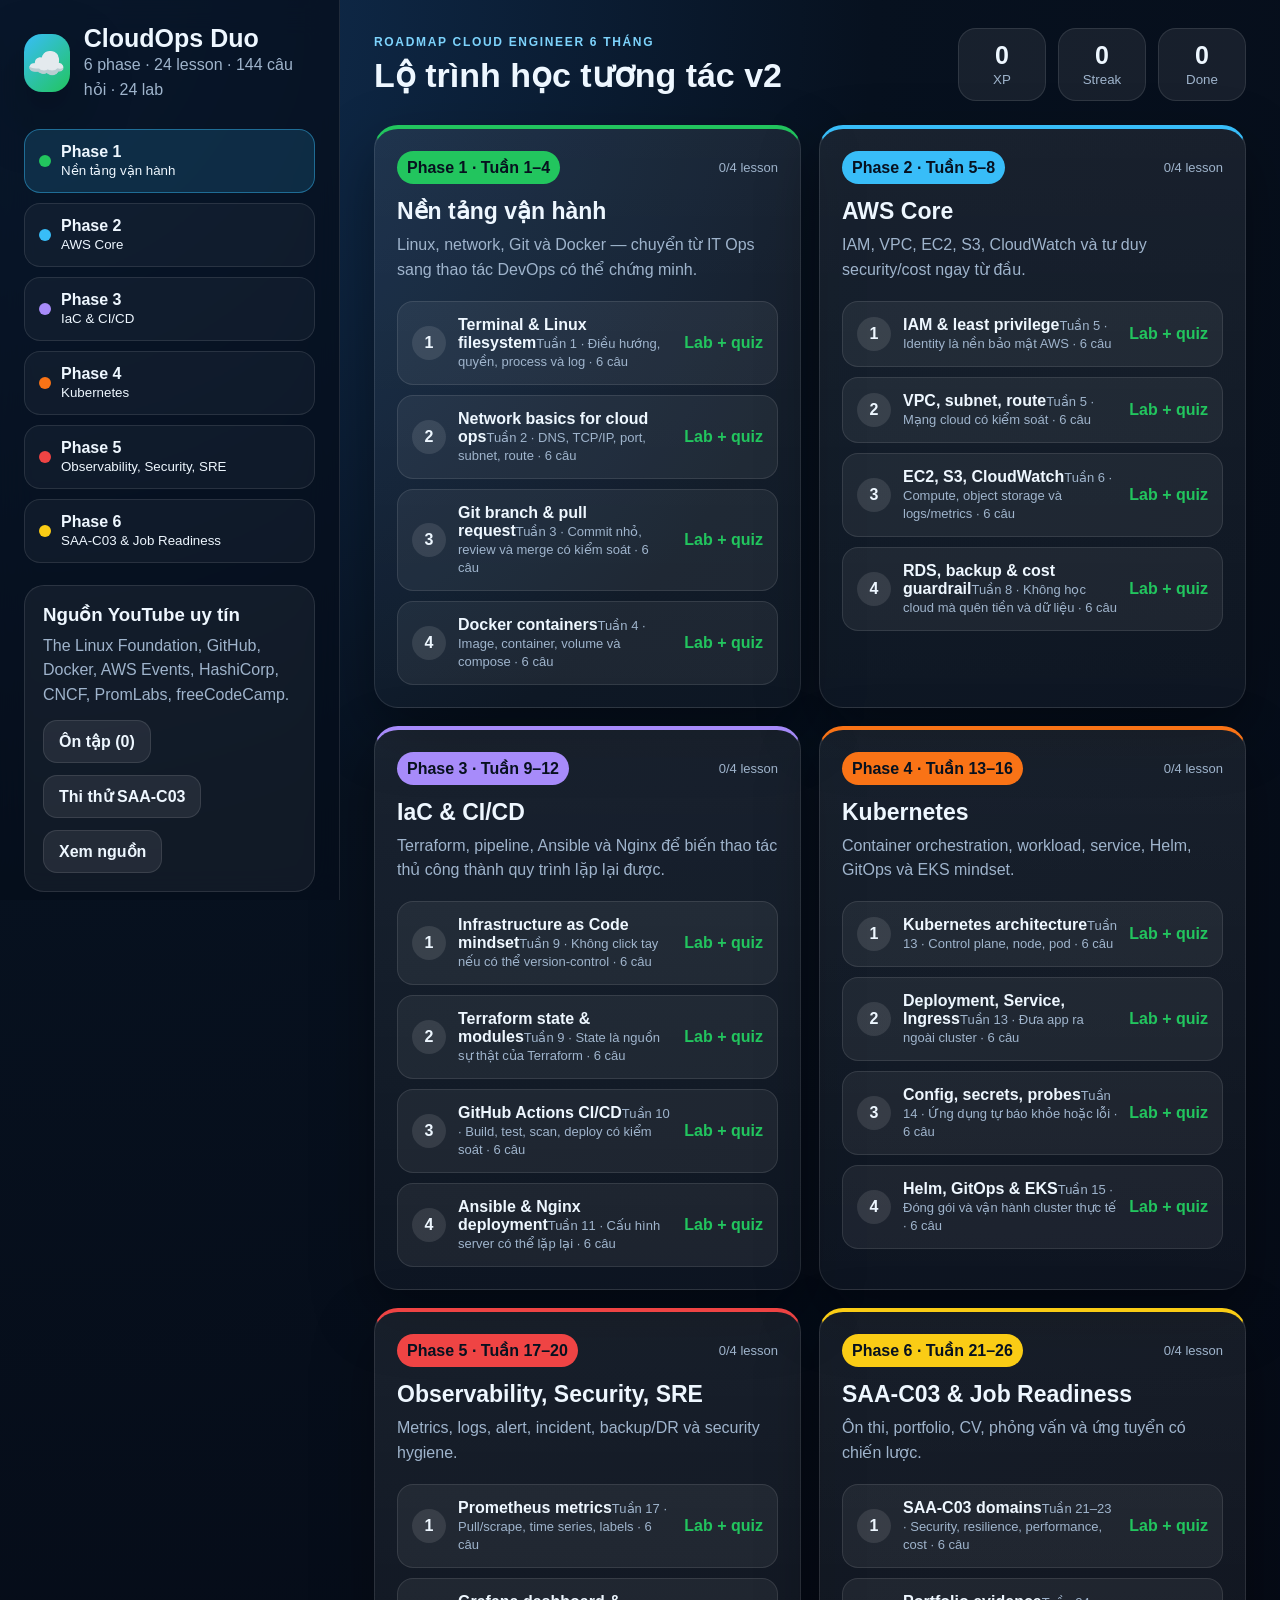
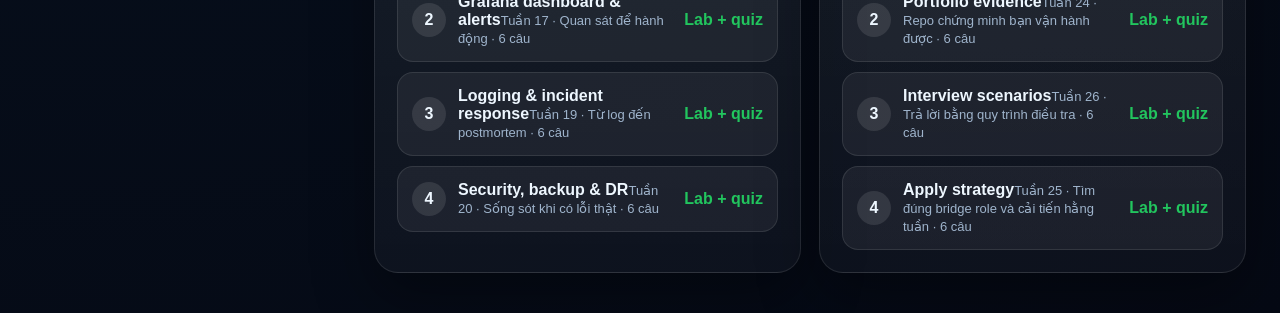
==== cloud-duolingo-app/index.html @ 00af297b "feat: init roadmap and CloudOps Duo v2 local app" ====
<!doctype html>
<html lang="vi">
<head>
  <meta charset="utf-8" />
  <meta name="viewport" content="width=device-width, initial-scale=1" />
  <title>CloudOps Duo — Học Cloud Engineer kiểu Duolingo</title>
  <link rel="stylesheet" href="styles.css" />
</head>
<body>
  <div id="app" class="app-shell">
    <aside class="sidebar">
      <div class="brand">
        <div class="mascot">☁️</div>
        <div>
          <h1>CloudOps Duo</h1>
          <p>6 phase · 24 lesson · 144 câu hỏi · 24 lab</p>
        </div>
      </div>
      <nav id="phaseNav" class="phase-nav"></nav>
      <div class="source-card">
        <h3>Nguồn YouTube uy tín</h3>
        <p>The Linux Foundation, GitHub, Docker, AWS Events, HashiCorp, CNCF, PromLabs, freeCodeCamp.</p>
        <button id="openReviewBtn" class="ghost-btn">Ôn tập (<span id="reviewDueCount">0</span>)</button>
        <button id="openExamBtn" class="ghost-btn">Thi thử SAA-C03</button>
        <button id="openSourcesBtn" class="ghost-btn">Xem nguồn</button>
      </div>
    </aside>

    <main class="main">
      <header class="topbar">
        <div>
          <p class="eyebrow">Roadmap Cloud Engineer 6 tháng</p>
          <h2 id="screenTitle">Lộ trình học tương tác</h2>
        </div>
        <div class="stats">
          <div><span id="totalXp">0</span><small>XP</small></div>
          <div><span id="streak">0</span><small>Streak</small></div>
          <div><span id="completedLessons">0</span><small>Done</small></div>
        </div>
      </header>

      <section id="dashboard" class="dashboard"></section>
      <section id="lessonScreen" class="lesson-screen hidden"></section>
      <section id="labScreen" class="lesson-screen hidden"></section>
      <section id="reviewScreen" class="lesson-screen hidden"></section>
      <section id="examScreen" class="lesson-screen hidden"></section>
      <section id="sourcesScreen" class="sources-screen hidden"></section>
    </main>
  </div>

  <template id="phaseCardTemplate">
    <article class="phase-card">
      <div class="phase-card-head">
        <span class="phase-badge"></span>
        <span class="progress-pill"></span>
      </div>
      <h3></h3>
      <p></p>
      <div class="lesson-list"></div>
    </article>
  </template>

  <script src="data.js"></script>
  <script src="data-v2.js"></script>
  <script src="app.js"></script>
</body>
</html>
---- cloud-duolingo-app/styles.css ----
:root{
  --bg:#07111f; --panel:#0d1b2f; --panel2:#10243d; --text:#eef7ff; --muted:#9fb4cc;
  --line:rgba(255,255,255,.10); --good:#22c55e; --bad:#ef4444; --warn:#facc15; --blue:#38bdf8;
  --shadow:0 24px 60px rgba(0,0,0,.35); --radius:24px;
}
*{box-sizing:border-box} body{margin:0;background:radial-gradient(circle at top left,#12345b 0,#07111f 38%,#050914 100%);color:var(--text);font-family:Inter,Segoe UI,Arial,sans-serif;min-height:100vh} button,input,textarea{font:inherit;color:inherit}.hidden{display:none!important}
.app-shell{display:grid;grid-template-columns:340px 1fr;min-height:100vh}.sidebar{padding:24px;border-right:1px solid var(--line);background:rgba(6,14,27,.75);backdrop-filter:blur(16px);position:sticky;top:0;height:100vh;overflow:auto}.brand{display:flex;gap:14px;align-items:center;margin-bottom:26px}.mascot{width:58px;height:58px;border-radius:18px;background:linear-gradient(135deg,#38bdf8,#22c55e);display:grid;place-items:center;font-size:31px;box-shadow:var(--shadow)}h1,h2,h3,h4,p{margin:0}.brand h1{font-size:25px}.brand p,.source-card p,.phase-card p,.lesson-meta,.question-explain{color:var(--muted);line-height:1.55}.phase-nav{display:grid;gap:10px}.nav-item{border:1px solid var(--line);background:rgba(255,255,255,.04);padding:13px 14px;border-radius:16px;cursor:pointer;text-align:left;display:flex;gap:10px;align-items:center}.nav-item.active,.nav-item:hover{background:rgba(56,189,248,.15);border-color:rgba(56,189,248,.45)}.nav-dot{width:12px;height:12px;border-radius:999px}.source-card{margin-top:22px;padding:18px;border:1px solid var(--line);border-radius:20px;background:rgba(255,255,255,.05)}.source-card h3{margin-bottom:8px}.ghost-btn,.primary-btn,.danger-btn{border:0;border-radius:14px;padding:11px 15px;cursor:pointer;font-weight:800}.ghost-btn{background:rgba(255,255,255,.08);border:1px solid var(--line);margin-top:12px}.ghost-btn:hover{background:rgba(255,255,255,.14)}.primary-btn{background:linear-gradient(135deg,#22c55e,#38bdf8);color:#03111f}.danger-btn{background:rgba(239,68,68,.15);border:1px solid rgba(239,68,68,.4)}
.main{padding:28px 34px 40px}.topbar{display:flex;justify-content:space-between;align-items:center;margin-bottom:24px;gap:20px}.eyebrow{text-transform:uppercase;color:#7dd3fc;letter-spacing:.14em;font-size:12px;font-weight:900;margin-bottom:6px}.topbar h2{font-size:34px}.stats{display:flex;gap:12px}.stats div{min-width:88px;text-align:center;background:rgba(255,255,255,.07);border:1px solid var(--line);border-radius:18px;padding:12px}.stats span{display:block;font-size:25px;font-weight:900}.stats small{color:var(--muted)}
.dashboard{display:grid;grid-template-columns:repeat(2,minmax(300px,1fr));gap:18px}.phase-card{padding:22px;border:1px solid var(--line);border-radius:var(--radius);background:linear-gradient(180deg,rgba(255,255,255,.075),rgba(255,255,255,.035));box-shadow:var(--shadow)}.phase-card-head{display:flex;justify-content:space-between;align-items:center;margin-bottom:14px}.phase-badge{padding:7px 10px;border-radius:999px;color:#07111f;font-weight:900}.progress-pill{color:var(--muted);font-size:13px}.phase-card h3{font-size:23px;margin-bottom:8px}.lesson-list{display:grid;gap:10px;margin-top:18px}.lesson-btn{width:100%;text-align:left;border:1px solid var(--line);border-radius:16px;padding:14px;background:rgba(255,255,255,.06);cursor:pointer;display:grid;grid-template-columns:auto 1fr auto;gap:12px;align-items:center}.lesson-btn:hover{background:rgba(255,255,255,.11)}.lesson-num{width:34px;height:34px;border-radius:50%;display:grid;place-items:center;background:rgba(255,255,255,.10);font-weight:900}.check{color:var(--good);font-weight:900}.lesson-title{font-weight:850}.lesson-sub{font-size:13px;color:var(--muted);margin-top:3px}
.lesson-screen,.sources-screen{background:rgba(255,255,255,.055);border:1px solid var(--line);border-radius:var(--radius);padding:24px;box-shadow:var(--shadow)}.lesson-header{display:flex;justify-content:space-between;gap:16px;align-items:flex-start;border-bottom:1px solid var(--line);padding-bottom:18px;margin-bottom:20px}.lesson-header h3{font-size:30px;margin:6px 0}.lab-box,.why-box{margin:14px 0 20px;padding:16px;border-radius:18px;background:rgba(250,204,21,.10);border:1px solid rgba(250,204,21,.30);line-height:1.55}.why-box{background:rgba(56,189,248,.10);border-color:rgba(56,189,248,.30)}.progressbar{height:12px;background:rgba(255,255,255,.08);border-radius:999px;overflow:hidden;margin:18px 0}.progressbar>div{height:100%;width:0;background:linear-gradient(90deg,#22c55e,#38bdf8);transition:.25s}.question-card{padding:20px;border:1px solid var(--line);border-radius:20px;background:rgba(3,11,23,.5)}.question-type{color:#7dd3fc;text-transform:uppercase;font-size:12px;font-weight:900;letter-spacing:.12em}.prompt{font-size:24px;line-height:1.35;margin:12px 0 18px}.options{display:grid;gap:10px}.option{border:1px solid var(--line);border-radius:15px;background:rgba(255,255,255,.07);padding:14px;cursor:pointer;text-align:left}.option:hover,.option.selected,.match-item.selected,.drag-node.selected,.code-line.selected{border-color:#38bdf8;background:rgba(56,189,248,.16)}.fill-input,.code-editor{width:100%;border:1px solid var(--line);border-radius:16px;background:rgba(255,255,255,.08);color:var(--text);padding:15px;font-size:18px;outline:none}.word-bank,.answer-bank{display:flex;flex-wrap:wrap;gap:10px;margin:12px 0}.word-chip{border:1px solid var(--line);border-radius:999px;background:rgba(255,255,255,.08);padding:10px 14px;cursor:pointer}.word-chip.used{opacity:.35}.answer-bank{min-height:54px;padding:10px;border:1px dashed rgba(255,255,255,.25);border-radius:16px}.feedback{margin-top:16px;padding:14px;border-radius:16px;font-weight:800;line-height:1.55}.feedback.good{background:rgba(34,197,94,.15);border:1px solid rgba(34,197,94,.4)}.feedback.bad{background:rgba(239,68,68,.15);border:1px solid rgba(239,68,68,.4)}.question-actions{display:flex;gap:10px;justify-content:flex-end;flex-wrap:wrap;margin-top:20px}.question-actions .ghost-btn{margin-top:0}.kbd{font-family:Consolas,monospace;background:rgba(255,255,255,.1);border-radius:7px;padding:2px 6px}.complete-panel{text-align:center;padding:50px 20px}.big{font-size:56px;margin-bottom:12px}
.terminal-ui{background:#02070e;border:1px solid #214466;border-radius:16px;padding:14px;margin:12px 0}.terminal-ui pre,.terminal-output{margin:0;white-space:pre-wrap;font-family:Consolas,monospace;color:#a7f3d0;line-height:1.55}.terminal-input{background:transparent;border:0;border-top:1px solid #214466;border-radius:0;margin-top:10px;padding:10px 0;font-family:Consolas,monospace}.task-list{background:rgba(34,197,94,.08);border:1px solid rgba(34,197,94,.25);border-radius:15px;padding:12px;display:grid;gap:8px}.terminal-output{margin-top:14px;padding:14px;border-radius:14px;background:#02070e}.match-grid{display:grid;grid-template-columns:1fr 1fr;gap:16px}.match-grid>div{display:grid;gap:10px}.match-item{border:1px solid var(--line);border-radius:14px;background:rgba(255,255,255,.06);padding:13px;text-align:left;cursor:pointer}.match-item.paired{border-color:var(--good);background:rgba(34,197,94,.15);opacity:.72}.scenario-score{color:var(--warn);font-weight:900;margin-bottom:12px}.code-block{padding:0;overflow:auto;border:1px solid var(--line);border-radius:16px;background:#02070e}.code-line{display:block;width:100%;background:transparent;border:0;border-bottom:1px solid rgba(255,255,255,.06);font-family:Consolas,monospace;text-align:left;padding:10px 14px;cursor:pointer}.code-line:hover{background:rgba(255,255,255,.08)}
.lab-footer{display:flex;gap:12px;align-items:center;flex-wrap:wrap;margin-top:18px}.lab-footer .ghost-btn{margin-top:0}.real-lab{padding:11px 14px;border:1px solid rgba(34,197,94,.32);border-radius:14px;background:rgba(34,197,94,.08);font-weight:700}.diagram-lab{display:grid;grid-template-columns:1fr 1fr;gap:18px;margin:16px 0}.diagram-nodes{display:flex;flex-wrap:wrap;gap:10px;align-content:start}.drag-node{background:rgba(56,189,248,.12);border:1px solid rgba(56,189,248,.4);border-radius:12px;padding:10px;cursor:pointer}.diagram-slots{display:grid;gap:10px}.diagram-slot{min-height:75px;border:1px dashed rgba(255,255,255,.3);border-radius:15px;padding:12px;cursor:pointer;display:grid;gap:6px}.diagram-slot span{color:var(--muted);font-size:13px}.code-editor{min-height:260px;font-family:Consolas,monospace;line-height:1.5;resize:vertical}.sparkline{width:100%;max-width:420px;height:auto;margin:12px 0}.exam-intro,.tracker{padding:20px;border:1px solid var(--line);border-radius:18px;background:rgba(255,255,255,.04);margin-top:16px}.exam-intro p,.tracker p{color:var(--muted);line-height:1.6;margin:10px 0}.tracker input{margin:6px 0}.exam-timer{font-size:28px;font-weight:900;color:var(--warn)}.source-grid{display:grid;grid-template-columns:repeat(auto-fit,minmax(230px,1fr));gap:14px;margin-top:18px}.source-item{padding:16px;border:1px solid var(--line);border-radius:16px;background:rgba(255,255,255,.05)}.source-item a{color:#7dd3fc;font-weight:800}
@media(max-width:900px){.app-shell{grid-template-columns:1fr}.sidebar{position:static;height:auto;border-right:0;border-bottom:1px solid var(--line)}.phase-nav{grid-template-columns:repeat(2,minmax(0,1fr))}.dashboard{grid-template-columns:1fr}.main{padding:20px}.topbar,.lesson-header{align-items:flex-start;flex-direction:column}.stats{width:100%}.stats div{flex:1}.diagram-lab,.match-grid{grid-template-columns:1fr}.prompt{font-size:21px}}@media(max-width:560px){.phase-nav{grid-template-columns:1fr}.main{padding:14px}.lesson-screen,.sources-screen{padding:16px}.stats{gap:6px}.stats div{min-width:0;padding:8px}.lesson-btn{grid-template-columns:auto 1fr}.lesson-btn .check{display:none}.lab-footer{align-items:stretch}.real-lab{width:100%}}
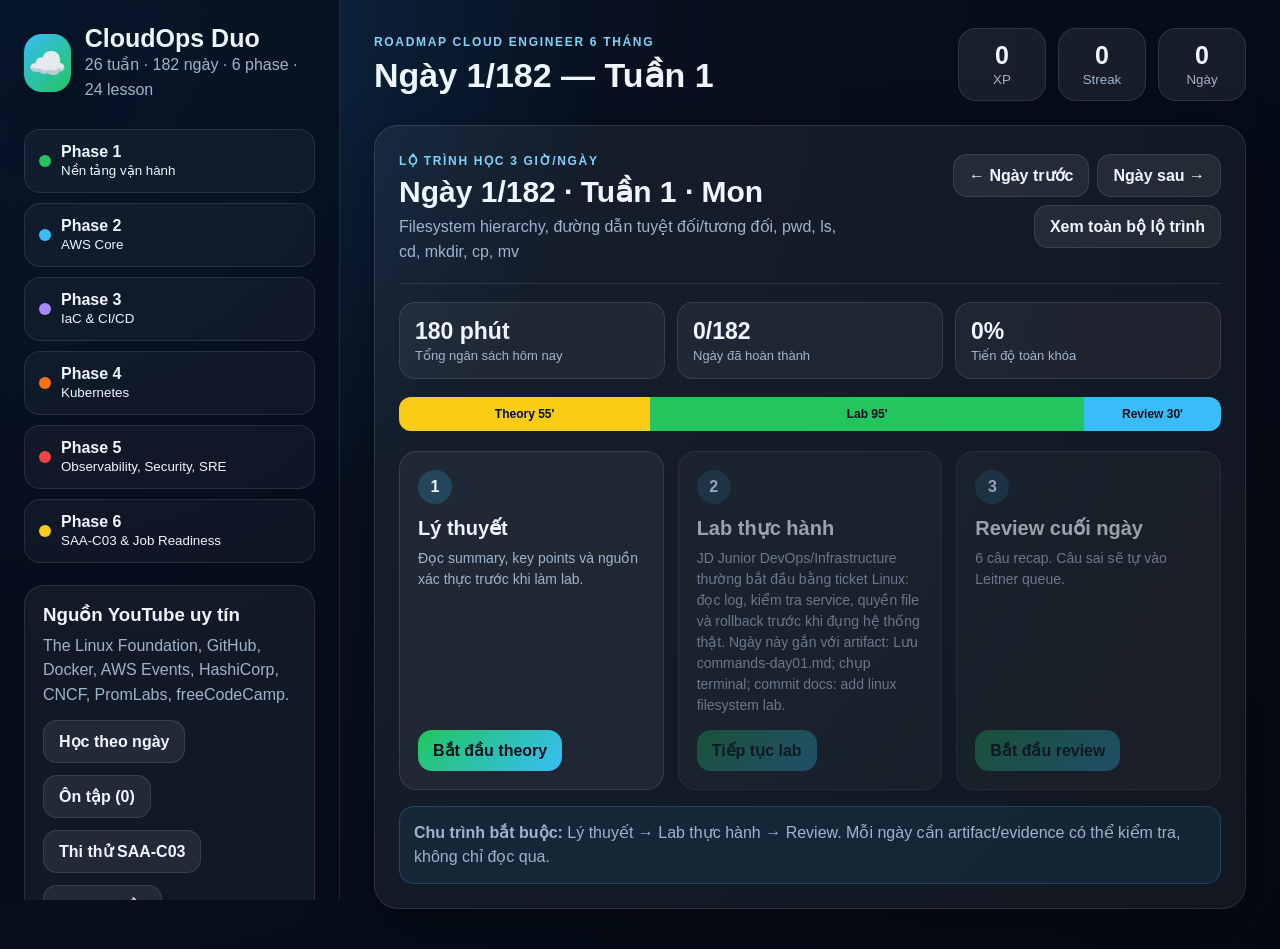
==== commit 6c9b0de3: "feat: CloudOps Duo v3 — daily learning flow (182 days) - data-v3.js: 182 days, 26 weeks, theory/lab/" ====
--- a/cloud-duolingo-app/index.html
+++ b/cloud-duolingo-app/index.html
@@ -13,13 +13,14 @@
         <div class="mascot">☁️</div>
         <div>
           <h1>CloudOps Duo</h1>
-          <p>6 phase · 24 lesson · 144 câu hỏi · 24 lab</p>
+          <p>26 tuần · 182 ngày · 6 phase · 24 lesson</p>
         </div>
       </div>
       <nav id="phaseNav" class="phase-nav"></nav>
       <div class="source-card">
         <h3>Nguồn YouTube uy tín</h3>
         <p>The Linux Foundation, GitHub, Docker, AWS Events, HashiCorp, CNCF, PromLabs, freeCodeCamp.</p>
+        <button id="openDailyBtn" class="ghost-btn">Học theo ngày</button>
         <button id="openReviewBtn" class="ghost-btn">Ôn tập (<span id="reviewDueCount">0</span>)</button>
         <button id="openExamBtn" class="ghost-btn">Thi thử SAA-C03</button>
         <button id="openSourcesBtn" class="ghost-btn">Xem nguồn</button>
@@ -35,11 +36,12 @@
         <div class="stats">
           <div><span id="totalXp">0</span><small>XP</small></div>
           <div><span id="streak">0</span><small>Streak</small></div>
-          <div><span id="completedLessons">0</span><small>Done</small></div>
+          <div><span id="completedLessons">0</span><small>Ngày</small></div>
         </div>
       </header>
 
-      <section id="dashboard" class="dashboard"></section>
+      <section id="dayScreen" class="day-screen"></section>
+      <section id="dashboard" class="dashboard hidden"></section>
       <section id="lessonScreen" class="lesson-screen hidden"></section>
       <section id="labScreen" class="lesson-screen hidden"></section>
       <section id="reviewScreen" class="lesson-screen hidden"></section>
@@ -62,6 +64,7 @@
 
   <script src="data.js"></script>
   <script src="data-v2.js"></script>
+  <script src="data-v3.js"></script>
   <script src="app.js"></script>
 </body>
 </html>
--- a/cloud-duolingo-app/styles.css
+++ b/cloud-duolingo-app/styles.css
@@ -7,7 +7,8 @@
 .app-shell{display:grid;grid-template-columns:340px 1fr;min-height:100vh}.sidebar{padding:24px;border-right:1px solid var(--line);background:rgba(6,14,27,.75);backdrop-filter:blur(16px);position:sticky;top:0;height:100vh;overflow:auto}.brand{display:flex;gap:14px;align-items:center;margin-bottom:26px}.mascot{width:58px;height:58px;border-radius:18px;background:linear-gradient(135deg,#38bdf8,#22c55e);display:grid;place-items:center;font-size:31px;box-shadow:var(--shadow)}h1,h2,h3,h4,p{margin:0}.brand h1{font-size:25px}.brand p,.source-card p,.phase-card p,.lesson-meta,.question-explain{color:var(--muted);line-height:1.55}.phase-nav{display:grid;gap:10px}.nav-item{border:1px solid var(--line);background:rgba(255,255,255,.04);padding:13px 14px;border-radius:16px;cursor:pointer;text-align:left;display:flex;gap:10px;align-items:center}.nav-item.active,.nav-item:hover{background:rgba(56,189,248,.15);border-color:rgba(56,189,248,.45)}.nav-dot{width:12px;height:12px;border-radius:999px}.source-card{margin-top:22px;padding:18px;border:1px solid var(--line);border-radius:20px;background:rgba(255,255,255,.05)}.source-card h3{margin-bottom:8px}.ghost-btn,.primary-btn,.danger-btn{border:0;border-radius:14px;padding:11px 15px;cursor:pointer;font-weight:800}.ghost-btn{background:rgba(255,255,255,.08);border:1px solid var(--line);margin-top:12px}.ghost-btn:hover{background:rgba(255,255,255,.14)}.primary-btn{background:linear-gradient(135deg,#22c55e,#38bdf8);color:#03111f}.danger-btn{background:rgba(239,68,68,.15);border:1px solid rgba(239,68,68,.4)}
 .main{padding:28px 34px 40px}.topbar{display:flex;justify-content:space-between;align-items:center;margin-bottom:24px;gap:20px}.eyebrow{text-transform:uppercase;color:#7dd3fc;letter-spacing:.14em;font-size:12px;font-weight:900;margin-bottom:6px}.topbar h2{font-size:34px}.stats{display:flex;gap:12px}.stats div{min-width:88px;text-align:center;background:rgba(255,255,255,.07);border:1px solid var(--line);border-radius:18px;padding:12px}.stats span{display:block;font-size:25px;font-weight:900}.stats small{color:var(--muted)}
 .dashboard{display:grid;grid-template-columns:repeat(2,minmax(300px,1fr));gap:18px}.phase-card{padding:22px;border:1px solid var(--line);border-radius:var(--radius);background:linear-gradient(180deg,rgba(255,255,255,.075),rgba(255,255,255,.035));box-shadow:var(--shadow)}.phase-card-head{display:flex;justify-content:space-between;align-items:center;margin-bottom:14px}.phase-badge{padding:7px 10px;border-radius:999px;color:#07111f;font-weight:900}.progress-pill{color:var(--muted);font-size:13px}.phase-card h3{font-size:23px;margin-bottom:8px}.lesson-list{display:grid;gap:10px;margin-top:18px}.lesson-btn{width:100%;text-align:left;border:1px solid var(--line);border-radius:16px;padding:14px;background:rgba(255,255,255,.06);cursor:pointer;display:grid;grid-template-columns:auto 1fr auto;gap:12px;align-items:center}.lesson-btn:hover{background:rgba(255,255,255,.11)}.lesson-num{width:34px;height:34px;border-radius:50%;display:grid;place-items:center;background:rgba(255,255,255,.10);font-weight:900}.check{color:var(--good);font-weight:900}.lesson-title{font-weight:850}.lesson-sub{font-size:13px;color:var(--muted);margin-top:3px}
-.lesson-screen,.sources-screen{background:rgba(255,255,255,.055);border:1px solid var(--line);border-radius:var(--radius);padding:24px;box-shadow:var(--shadow)}.lesson-header{display:flex;justify-content:space-between;gap:16px;align-items:flex-start;border-bottom:1px solid var(--line);padding-bottom:18px;margin-bottom:20px}.lesson-header h3{font-size:30px;margin:6px 0}.lab-box,.why-box{margin:14px 0 20px;padding:16px;border-radius:18px;background:rgba(250,204,21,.10);border:1px solid rgba(250,204,21,.30);line-height:1.55}.why-box{background:rgba(56,189,248,.10);border-color:rgba(56,189,248,.30)}.progressbar{height:12px;background:rgba(255,255,255,.08);border-radius:999px;overflow:hidden;margin:18px 0}.progressbar>div{height:100%;width:0;background:linear-gradient(90deg,#22c55e,#38bdf8);transition:.25s}.question-card{padding:20px;border:1px solid var(--line);border-radius:20px;background:rgba(3,11,23,.5)}.question-type{color:#7dd3fc;text-transform:uppercase;font-size:12px;font-weight:900;letter-spacing:.12em}.prompt{font-size:24px;line-height:1.35;margin:12px 0 18px}.options{display:grid;gap:10px}.option{border:1px solid var(--line);border-radius:15px;background:rgba(255,255,255,.07);padding:14px;cursor:pointer;text-align:left}.option:hover,.option.selected,.match-item.selected,.drag-node.selected,.code-line.selected{border-color:#38bdf8;background:rgba(56,189,248,.16)}.fill-input,.code-editor{width:100%;border:1px solid var(--line);border-radius:16px;background:rgba(255,255,255,.08);color:var(--text);padding:15px;font-size:18px;outline:none}.word-bank,.answer-bank{display:flex;flex-wrap:wrap;gap:10px;margin:12px 0}.word-chip{border:1px solid var(--line);border-radius:999px;background:rgba(255,255,255,.08);padding:10px 14px;cursor:pointer}.word-chip.used{opacity:.35}.answer-bank{min-height:54px;padding:10px;border:1px dashed rgba(255,255,255,.25);border-radius:16px}.feedback{margin-top:16px;padding:14px;border-radius:16px;font-weight:800;line-height:1.55}.feedback.good{background:rgba(34,197,94,.15);border:1px solid rgba(34,197,94,.4)}.feedback.bad{background:rgba(239,68,68,.15);border:1px solid rgba(239,68,68,.4)}.question-actions{display:flex;gap:10px;justify-content:flex-end;flex-wrap:wrap;margin-top:20px}.question-actions .ghost-btn{margin-top:0}.kbd{font-family:Consolas,monospace;background:rgba(255,255,255,.1);border-radius:7px;padding:2px 6px}.complete-panel{text-align:center;padding:50px 20px}.big{font-size:56px;margin-bottom:12px}
+.day-screen,.lesson-screen,.sources-screen{background:rgba(255,255,255,.055);border:1px solid var(--line);border-radius:var(--radius);padding:24px;box-shadow:var(--shadow)}
+.day-hero{display:flex;justify-content:space-between;gap:20px;align-items:flex-start;padding:4px 0 18px;border-bottom:1px solid var(--line)}.day-hero h3{font-size:30px;margin:6px 0}.day-nav{display:flex;gap:8px;flex-wrap:wrap;justify-content:flex-end}.day-nav .ghost-btn{margin-top:0}.day-total{display:grid;grid-template-columns:repeat(3,1fr);gap:12px;margin:18px 0}.day-total>div{padding:15px;border:1px solid var(--line);border-radius:16px;background:rgba(255,255,255,.05)}.day-total b,.day-total span{display:block}.day-total b{font-size:23px}.day-total span{color:var(--muted);font-size:13px;margin-top:3px}.timebar{display:flex;min-height:34px;overflow:hidden;border-radius:12px;background:rgba(255,255,255,.08);margin:16px 0 20px}.timebar span{display:grid;place-items:center;font-size:12px;font-weight:900;color:#03111f;min-width:0}.timebar span:nth-child(1){background:#facc15}.timebar span:nth-child(2){background:#22c55e}.timebar span:nth-child(3){background:#38bdf8}.day-steps{display:grid;grid-template-columns:repeat(3,1fr);gap:14px}.day-step{padding:18px;border:1px solid var(--line);border-radius:18px;background:rgba(255,255,255,.05);min-height:220px;display:flex;flex-direction:column;align-items:flex-start}.day-step>span{width:34px;height:34px;border-radius:50%;display:grid;place-items:center;background:rgba(56,189,248,.2);font-weight:900}.day-step h4{font-size:20px;margin:12px 0 8px}.day-step p{color:var(--muted);line-height:1.5;font-size:14px;flex:1}.day-step .primary-btn{margin-top:14px}.day-step.done{border-color:rgba(34,197,94,.5);background:rgba(34,197,94,.08)}.day-step.locked{opacity:.62}.day-step button:disabled{cursor:not-allowed;opacity:.5}.day-footer-note{margin-top:16px;padding:14px;border-radius:15px;background:rgba(56,189,248,.08);border:1px solid rgba(56,189,248,.22);color:var(--muted);line-height:1.5}.theory-panel{padding:20px;border:1px solid var(--line);border-radius:18px;background:rgba(3,11,23,.4);line-height:1.65}.theory-panel h4{margin:18px 0 7px;color:#7dd3fc}.theory-panel h4:first-child{margin-top:0}.theory-panel p,.theory-panel li{color:var(--text)}.daily-sources{margin-top:10px}.source-chip{display:flex;flex-direction:column;gap:4px;padding:14px;border:1px solid var(--line);border-radius:15px;background:rgba(255,255,255,.05);text-decoration:none;color:var(--text)}.source-chip:hover{background:rgba(255,255,255,.1)}.source-chip b{color:#7dd3fc}.source-chip small{color:var(--muted)}.source-chip.verified{border-color:rgba(34,197,94,.32)}.question-actions{display:flex;gap:10px;flex-wrap:wrap;margin-top:18px}.question-actions .ghost-btn{margin-top:0}.lesson-header{display:flex;justify-content:space-between;gap:16px;align-items:flex-start;border-bottom:1px solid var(--line);padding-bottom:18px;margin-bottom:20px}.lesson-header h3{font-size:30px;margin:6px 0}.lab-box,.why-box{margin:14px 0 20px;padding:16px;border-radius:18px;background:rgba(250,204,21,.10);border:1px solid rgba(250,204,21,.30);line-height:1.55}.why-box{background:rgba(56,189,248,.10);border-color:rgba(56,189,248,.30)}.progressbar{height:12px;background:rgba(255,255,255,.08);border-radius:999px;overflow:hidden;margin:18px 0}.progressbar>div{height:100%;width:0;background:linear-gradient(90deg,#22c55e,#38bdf8);transition:.25s}.question-card{padding:20px;border:1px solid var(--line);border-radius:20px;background:rgba(3,11,23,.5)}.question-type{color:#7dd3fc;text-transform:uppercase;font-size:12px;font-weight:900;letter-spacing:.12em}.prompt{font-size:24px;line-height:1.35;margin:12px 0 18px}.options{display:grid;gap:10px}.option{border:1px solid var(--line);border-radius:15px;background:rgba(255,255,255,.07);padding:14px;cursor:pointer;text-align:left}.option:hover,.option.selected,.match-item.selected,.drag-node.selected,.code-line.selected{border-color:#38bdf8;background:rgba(56,189,248,.16)}.fill-input,.code-editor{width:100%;border:1px solid var(--line);border-radius:16px;background:rgba(255,255,255,.08);color:var(--text);padding:15px;font-size:18px;outline:none}.word-bank,.answer-bank{display:flex;flex-wrap:wrap;gap:10px;margin:12px 0}.word-chip{border:1px solid var(--line);border-radius:999px;background:rgba(255,255,255,.08);padding:10px 14px;cursor:pointer}.word-chip.used{opacity:.35}.answer-bank{min-height:54px;padding:10px;border:1px dashed rgba(255,255,255,.25);border-radius:16px}.feedback{margin-top:16px;padding:14px;border-radius:16px;font-weight:800;line-height:1.55}.feedback.good{background:rgba(34,197,94,.15);border:1px solid rgba(34,197,94,.4)}.feedback.bad{background:rgba(239,68,68,.15);border:1px solid rgba(239,68,68,.4)}.question-actions{display:flex;gap:10px;justify-content:flex-end;flex-wrap:wrap;margin-top:20px}.question-actions .ghost-btn{margin-top:0}.kbd{font-family:Consolas,monospace;background:rgba(255,255,255,.1);border-radius:7px;padding:2px 6px}.complete-panel{text-align:center;padding:50px 20px}.big{font-size:56px;margin-bottom:12px}
 .terminal-ui{background:#02070e;border:1px solid #214466;border-radius:16px;padding:14px;margin:12px 0}.terminal-ui pre,.terminal-output{margin:0;white-space:pre-wrap;font-family:Consolas,monospace;color:#a7f3d0;line-height:1.55}.terminal-input{background:transparent;border:0;border-top:1px solid #214466;border-radius:0;margin-top:10px;padding:10px 0;font-family:Consolas,monospace}.task-list{background:rgba(34,197,94,.08);border:1px solid rgba(34,197,94,.25);border-radius:15px;padding:12px;display:grid;gap:8px}.terminal-output{margin-top:14px;padding:14px;border-radius:14px;background:#02070e}.match-grid{display:grid;grid-template-columns:1fr 1fr;gap:16px}.match-grid>div{display:grid;gap:10px}.match-item{border:1px solid var(--line);border-radius:14px;background:rgba(255,255,255,.06);padding:13px;text-align:left;cursor:pointer}.match-item.paired{border-color:var(--good);background:rgba(34,197,94,.15);opacity:.72}.scenario-score{color:var(--warn);font-weight:900;margin-bottom:12px}.code-block{padding:0;overflow:auto;border:1px solid var(--line);border-radius:16px;background:#02070e}.code-line{display:block;width:100%;background:transparent;border:0;border-bottom:1px solid rgba(255,255,255,.06);font-family:Consolas,monospace;text-align:left;padding:10px 14px;cursor:pointer}.code-line:hover{background:rgba(255,255,255,.08)}
 .lab-footer{display:flex;gap:12px;align-items:center;flex-wrap:wrap;margin-top:18px}.lab-footer .ghost-btn{margin-top:0}.real-lab{padding:11px 14px;border:1px solid rgba(34,197,94,.32);border-radius:14px;background:rgba(34,197,94,.08);font-weight:700}.diagram-lab{display:grid;grid-template-columns:1fr 1fr;gap:18px;margin:16px 0}.diagram-nodes{display:flex;flex-wrap:wrap;gap:10px;align-content:start}.drag-node{background:rgba(56,189,248,.12);border:1px solid rgba(56,189,248,.4);border-radius:12px;padding:10px;cursor:pointer}.diagram-slots{display:grid;gap:10px}.diagram-slot{min-height:75px;border:1px dashed rgba(255,255,255,.3);border-radius:15px;padding:12px;cursor:pointer;display:grid;gap:6px}.diagram-slot span{color:var(--muted);font-size:13px}.code-editor{min-height:260px;font-family:Consolas,monospace;line-height:1.5;resize:vertical}.sparkline{width:100%;max-width:420px;height:auto;margin:12px 0}.exam-intro,.tracker{padding:20px;border:1px solid var(--line);border-radius:18px;background:rgba(255,255,255,.04);margin-top:16px}.exam-intro p,.tracker p{color:var(--muted);line-height:1.6;margin:10px 0}.tracker input{margin:6px 0}.exam-timer{font-size:28px;font-weight:900;color:var(--warn)}.source-grid{display:grid;grid-template-columns:repeat(auto-fit,minmax(230px,1fr));gap:14px;margin-top:18px}.source-item{padding:16px;border:1px solid var(--line);border-radius:16px;background:rgba(255,255,255,.05)}.source-item a{color:#7dd3fc;font-weight:800}
 @media(max-width:900px){.app-shell{grid-template-columns:1fr}.sidebar{position:static;height:auto;border-right:0;border-bottom:1px solid var(--line)}.phase-nav{grid-template-columns:repeat(2,minmax(0,1fr))}.dashboard{grid-template-columns:1fr}.main{padding:20px}.topbar,.lesson-header{align-items:flex-start;flex-direction:column}.stats{width:100%}.stats div{flex:1}.diagram-lab,.match-grid{grid-template-columns:1fr}.prompt{font-size:21px}}@media(max-width:560px){.phase-nav{grid-template-columns:1fr}.main{padding:14px}.lesson-screen,.sources-screen{padding:16px}.stats{gap:6px}.stats div{min-width:0;padding:8px}.lesson-btn{grid-template-columns:auto 1fr}.lesson-btn .check{display:none}.lab-footer{align-items:stretch}.real-lab{width:100%}}
